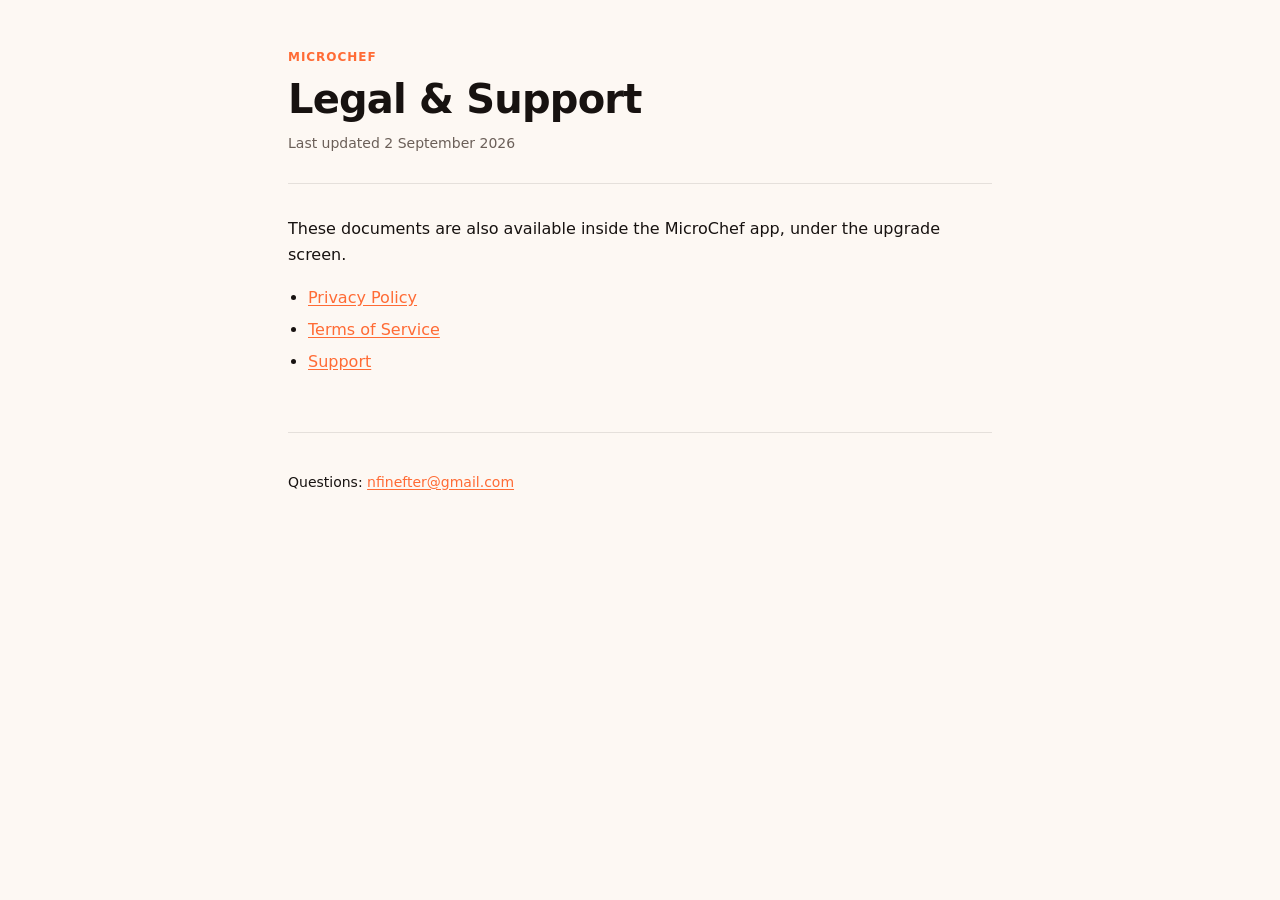
==== index.html @ 37d8c3ac "Publish MicroChef legal and support pages Generated from src/content/legal.js in the app repo. App S" ====
<!doctype html>
<html lang="en">
<head>
<meta charset="utf-8" />
<meta name="viewport" content="width=device-width, initial-scale=1" />
<title>MicroChef — Legal &amp; Support</title>
<link rel="stylesheet" href="_style.css" />
</head>
<body>
<main>
  <header>
    <p class="eyebrow">MicroChef</p>
    <h1>Legal &amp; Support</h1>
    <p class="meta">Last updated 2 September 2026</p>
  </header>
  <p>These documents are also available inside the MicroChef app, under the upgrade screen.</p>
  <ul><li><a href="privacy.html">Privacy Policy</a></li><li><a href="terms.html">Terms of Service</a></li><li><a href="support.html">Support</a></li></ul>
  <footer><p>Questions: <a href="mailto:nfinefter@gmail.com">nfinefter@gmail.com</a></p></footer>
</main>
</body>
</html>
---- _style.css ----
:root {
  --ember: #FF6B35;
  --char: #171210;
  --char-muted: #6B5F58;
  --cream: #FDF8F3;
  --hairline: rgb(23 18 16 / 0.1);
}
* { box-sizing: border-box; }
body {
  margin: 0;
  padding: 0 20px 80px;
  background: var(--cream);
  color: var(--char);
  font: 16px/1.65 ui-sans-serif, system-ui, -apple-system, "Segoe UI", sans-serif;
  -webkit-text-size-adjust: 100%;
}
main { max-width: 44rem; margin: 0 auto; }
header { padding: 48px 0 28px; border-bottom: 1px solid var(--hairline); margin-bottom: 32px; }
.eyebrow {
  font-size: 12px; font-weight: 700; letter-spacing: 0.08em;
  text-transform: uppercase; color: var(--ember); margin: 0 0 8px;
}
h1 { font-size: clamp(28px, 6vw, 40px); line-height: 1.15; margin: 0 0 10px; letter-spacing: -0.02em; }
h2 { font-size: 20px; margin: 36px 0 10px; letter-spacing: -0.01em; }
h3 { font-size: 16px; margin: 24px 0 6px; }
p, li { color: var(--char); }
.meta { color: var(--char-muted); font-size: 14px; margin: 0; }
ul { padding-left: 20px; }
li { margin-bottom: 6px; }
a { color: var(--ember); text-underline-offset: 2px; }
.callout {
  background: #FFE7DC; border-radius: 14px; padding: 16px 18px; margin: 24px 0;
}
.callout p { margin: 0; }
.callout strong { display: block; margin-bottom: 4px; }
table { border-collapse: collapse; width: 100%; margin: 16px 0; font-size: 15px; display: block; overflow-x: auto; }
th, td { text-align: left; padding: 10px 12px; border-bottom: 1px solid var(--hairline); vertical-align: top; }
th { font-weight: 600; white-space: nowrap; }
footer { margin-top: 56px; padding-top: 24px; border-top: 1px solid var(--hairline); color: var(--char-muted); font-size: 14px; }
@media (prefers-color-scheme: dark) {
  :root { --hairline: rgb(255 255 255 / 0.12); }
  body { background: #171210; color: #FDF8F3; }
  p, li { color: #FDF8F3; }
  .meta, footer { color: #A99E97; }
  .callout { background: #3A2419; }
}
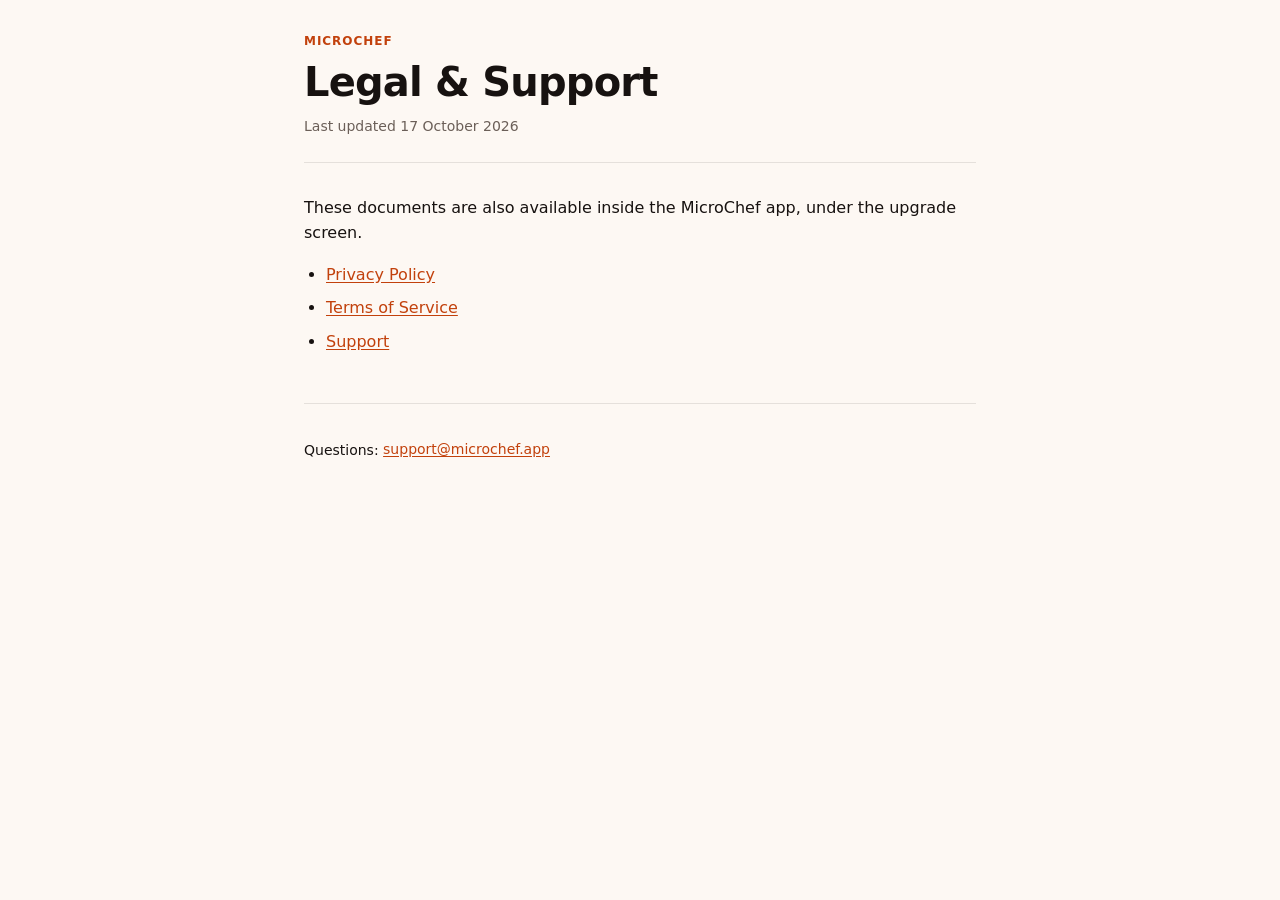
==== commit 9dea083c: "Update legal pages from src/content/legal.js" ====
--- a/index.html
+++ b/index.html
@@ -2,7 +2,8 @@
 <html lang="en">
 <head>
 <meta charset="utf-8" />
-<meta name="viewport" content="width=device-width, initial-scale=1" />
+<meta name="viewport" content="width=device-width, initial-scale=1, viewport-fit=cover" />
+<meta name="color-scheme" content="light dark" />
 <title>MicroChef — Legal &amp; Support</title>
 <link rel="stylesheet" href="_style.css" />
 </head>
@@ -11,11 +12,11 @@
   <header>
     <p class="eyebrow">MicroChef</p>
     <h1>Legal &amp; Support</h1>
-    <p class="meta">Last updated 2 September 2026</p>
+    <p class="meta">Last updated 17 October 2026</p>
   </header>
   <p>These documents are also available inside the MicroChef app, under the upgrade screen.</p>
   <ul><li><a href="privacy.html">Privacy Policy</a></li><li><a href="terms.html">Terms of Service</a></li><li><a href="support.html">Support</a></li></ul>
-  <footer><p>Questions: <a href="mailto:nfinefter@gmail.com">nfinefter@gmail.com</a></p></footer>
+  <footer><p>Questions: <a href="mailto:support@microchef.app">support@microchef.app</a></p></footer>
 </main>
 </body>
 </html>
--- a/_style.css
+++ b/_style.css
@@ -1,5 +1,6 @@
 :root {
-  --ember: #FF6B35;
+  --ember: #C2410C;
+  --ember-bright: #FF6B35;
   --char: #171210;
   --char-muted: #6B5F58;
   --cream: #FDF8F3;
@@ -8,39 +9,56 @@
 * { box-sizing: border-box; }
 body {
   margin: 0;
-  padding: 0 20px 80px;
+  padding: 0 max(20px, env(safe-area-inset-right)) calc(64px + env(safe-area-inset-bottom)) max(20px, env(safe-area-inset-left));
   background: var(--cream);
   color: var(--char);
-  font: 16px/1.65 ui-sans-serif, system-ui, -apple-system, "Segoe UI", sans-serif;
+  font: 16px/1.6 ui-sans-serif, system-ui, -apple-system, "Segoe UI", sans-serif;
   -webkit-text-size-adjust: 100%;
 }
-main { max-width: 44rem; margin: 0 auto; }
-header { padding: 48px 0 28px; border-bottom: 1px solid var(--hairline); margin-bottom: 32px; }
+main { max-width: 42rem; margin: 0 auto; overflow-wrap: break-word; }
+p { margin: 0 0 16px; }
+header { padding: calc(32px + env(safe-area-inset-top)) 0 24px; border-bottom: 1px solid var(--hairline); margin-bottom: 32px; }
 .eyebrow {
   font-size: 12px; font-weight: 700; letter-spacing: 0.08em;
   text-transform: uppercase; color: var(--ember); margin: 0 0 8px;
 }
 h1 { font-size: clamp(28px, 6vw, 40px); line-height: 1.15; margin: 0 0 10px; letter-spacing: -0.02em; }
-h2 { font-size: 20px; margin: 36px 0 10px; letter-spacing: -0.01em; }
+h2 { font-size: 1.25rem; line-height: 1.3; margin: 40px 0 12px; letter-spacing: -0.01em; }
 h3 { font-size: 16px; margin: 24px 0 6px; }
 p, li { color: var(--char); }
 .meta { color: var(--char-muted); font-size: 14px; margin: 0; }
-ul { padding-left: 20px; }
-li { margin-bottom: 6px; }
+ul { padding-left: 22px; margin: 0 0 16px; }
+li { margin-bottom: 8px; }
 a { color: var(--ember); text-underline-offset: 2px; }
 .callout {
   background: #FFE7DC; border-radius: 14px; padding: 16px 18px; margin: 24px 0;
 }
+li a, p a { overflow-wrap: anywhere; }
 .callout p { margin: 0; }
 .callout strong { display: block; margin-bottom: 4px; }
-table { border-collapse: collapse; width: 100%; margin: 16px 0; font-size: 15px; display: block; overflow-x: auto; }
+table { border-collapse: collapse; width: 100%; margin: 16px 0; font-size: 16px; }
 th, td { text-align: left; padding: 10px 12px; border-bottom: 1px solid var(--hairline); vertical-align: top; }
-th { font-weight: 600; white-space: nowrap; }
-footer { margin-top: 56px; padding-top: 24px; border-top: 1px solid var(--hairline); color: var(--char-muted); font-size: 14px; }
+th { font-weight: 600; }
+td:first-child { font-weight: 600; width: 30%; }
+@media (max-width: 600px) {
+  /* Stacked rows: a two-column table is unreadable at phone width. */
+  thead { display: none; }
+  table, tbody, tr, td { display: block; width: 100%; }
+  tr { padding: 12px 0; border-bottom: 1px solid var(--hairline); }
+  td { border: 0; padding: 0; }
+  td:first-child { width: 100%; }
+  td + td { color: var(--char-muted); margin-top: 2px; }
+  h2 { margin-top: 32px; }
+}
+footer nav { display: flex; flex-wrap: wrap; gap: 0 20px; }
+footer a { display: inline-flex; align-items: center; min-height: 44px; }
+footer { margin-top: 48px; padding-top: 24px; border-top: 1px solid var(--hairline); color: var(--char-muted); font-size: 14px; }
 @media (prefers-color-scheme: dark) {
   :root { --hairline: rgb(255 255 255 / 0.12); }
   body { background: #171210; color: #FDF8F3; }
   p, li { color: #FDF8F3; }
   .meta, footer { color: #A99E97; }
   .callout { background: #3A2419; }
+  :root { --ember: #FF8A5B; }
+  td + td { color: #A99E97; }
 }
